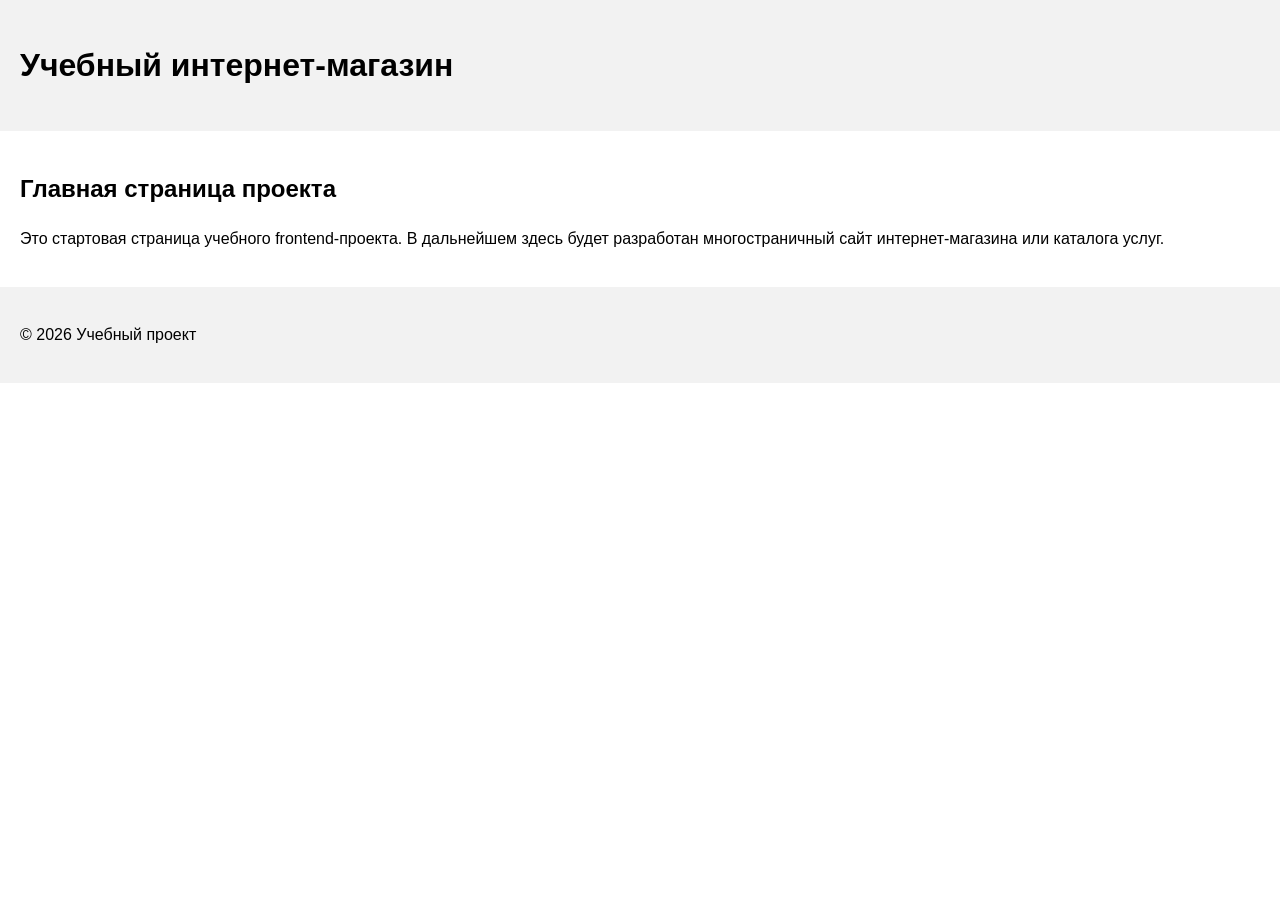
==== index.html @ d23b2553 "feat: initialize frontend project structure" ====
<!DOCTYPE html>
<html lang="ru">
<head>
  <meta charset="UTF-8">
  <meta name="viewport" content="width=device-width, initial-scale=1.0">
  <title>Каталог товаров</title>
  <link rel="stylesheet" href="css/style.css">
</head>
<body>
  <header>
    <h1>Учебный интернет-магазин</h1>
  </header>

  <main>
    <section>
      <h2>Главная страница проекта</h2>
      <p>
        Это стартовая страница учебного frontend-проекта.
        В дальнейшем здесь будет разработан многостраничный сайт
        интернет-магазина или каталога услуг.
      </p>
    </section>
  </main>

  <footer>
    <p>&copy; 2026 Учебный проект</p>
  </footer>
</body>
</html>
---- css/style.css ----
body {
    margin: 0;
    font-family: Arial, sans-serif;
    line-height: 1.5;
}

header,
main,
footer {
    padding: 20px;
}

header {
    background-color: #f2f2f2;
}

footer {
    background-color: #f2f2f2;
}
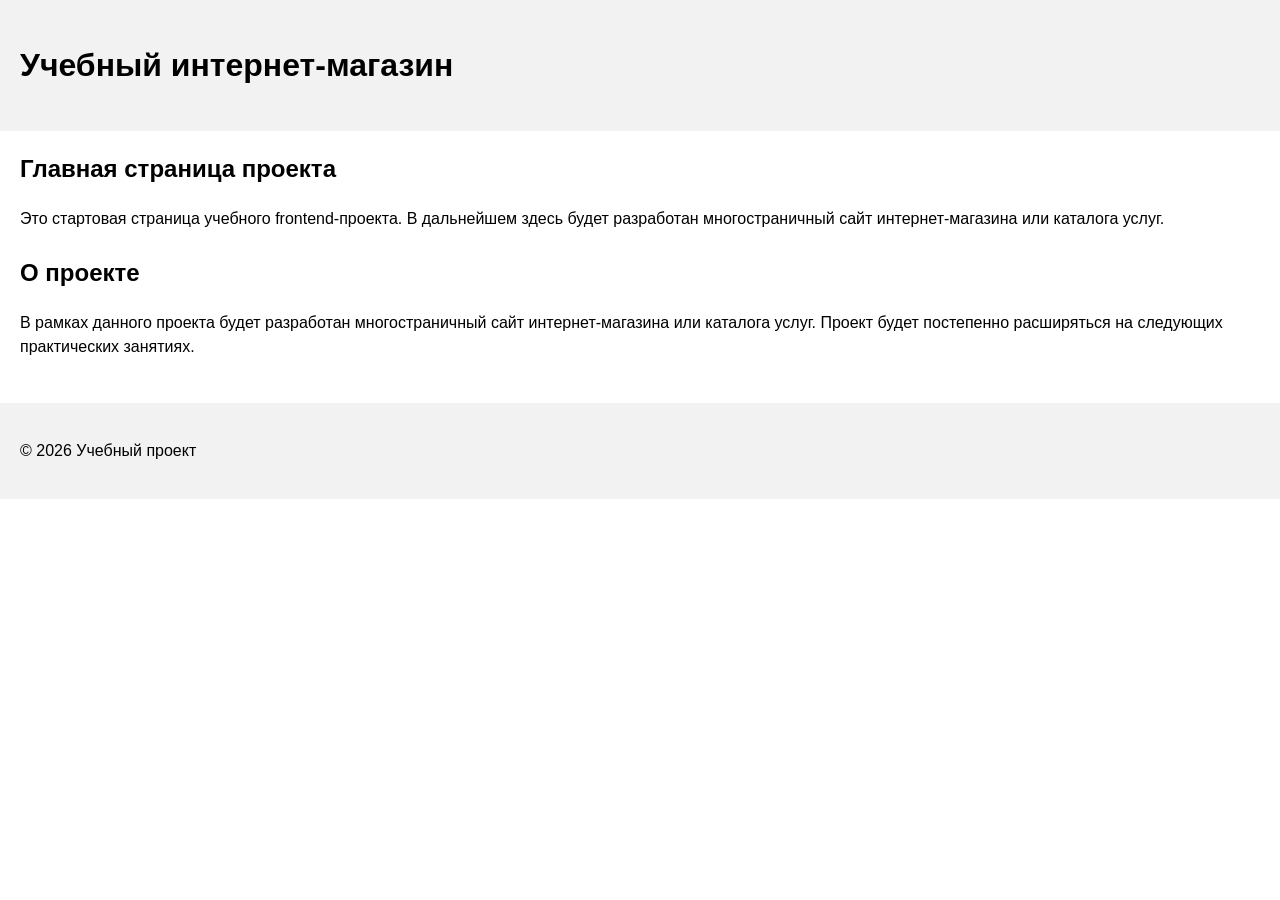
==== commit 85a4deae: "feat: add project description section" ====
--- a/index.html
+++ b/index.html
@@ -1,29 +1,40 @@
 <!DOCTYPE html>
 <html lang="ru">
+
 <head>
-  <meta charset="UTF-8">
-  <meta name="viewport" content="width=device-width, initial-scale=1.0">
-  <title>Каталог товаров</title>
-  <link rel="stylesheet" href="css/style.css">
+    <meta charset="UTF-8">
+    <meta name="viewport" content="width=device-width, initial-scale=1.0">
+    <title>Каталог товаров</title>
+    <link rel="stylesheet" href="css/style.css">
 </head>
+
 <body>
-  <header>
-    <h1>Учебный интернет-магазин</h1>
-  </header>
+    <header>
+        <h1>Учебный интернет-магазин</h1>
+    </header>
 
-  <main>
-    <section>
-      <h2>Главная страница проекта</h2>
-      <p>
-        Это стартовая страница учебного frontend-проекта.
-        В дальнейшем здесь будет разработан многостраничный сайт
-        интернет-магазина или каталога услуг.
-      </p>
-    </section>
-  </main>
+    <main>
+        <section>
+            <h2>Главная страница проекта</h2>
+            <p>
+                Это стартовая страница учебного frontend-проекта.
+                В дальнейшем здесь будет разработан многостраничный сайт
+                интернет-магазина или каталога услуг.
+            </p>
+        </section>
+        <section>
+            <h2>О проекте</h2>
+            <p>
+                В рамках данного проекта будет разработан многостраничный сайт
+                интернет-магазина или каталога услуг. Проект будет постепенно
+                расширяться на следующих практических занятиях.
+            </p>
+        </section>
+    </main>
 
-  <footer>
-    <p>&copy; 2026 Учебный проект</p>
-  </footer>
+    <footer>
+        <p>&copy; 2026 Учебный проект</p>
+    </footer>
 </body>
-</html>
+
+</html>
--- a/css/style.css
+++ b/css/style.css
@@ -16,4 +16,12 @@
 
 footer {
     background-color: #f2f2f2;
+}
+
+section {
+    margin-bottom: 24px;
+}
+
+section h2 {
+    margin-top: 0;
 }
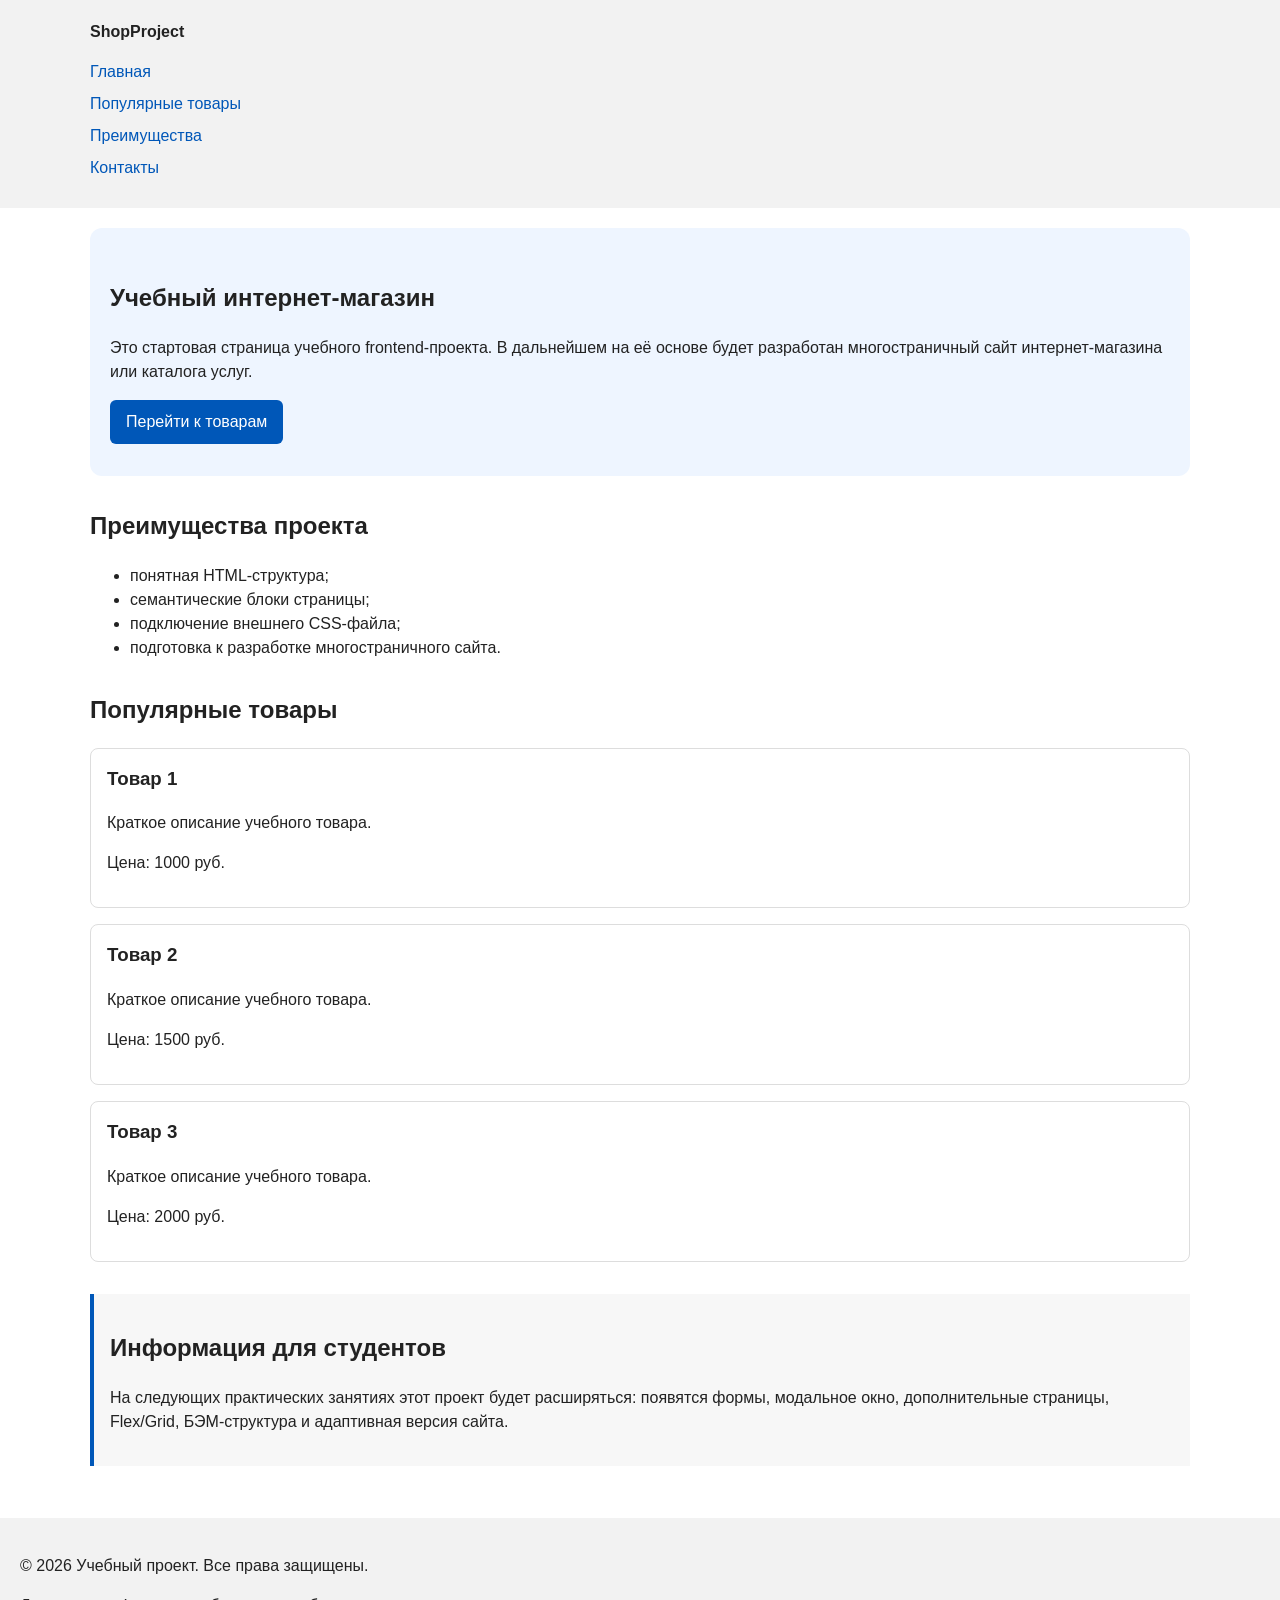
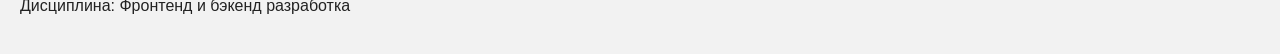
==== commit 9ecce0ed: "feat: add semantic HTML structure and base CSS styles" ====
--- a/index.html
+++ b/index.html
@@ -10,31 +10,74 @@
 
 <body>
     <header>
-        <h1>Учебный интернет-магазин</h1>
+        <div class="site-header">
+            <a class="site-logo" href="index.html">ShopProject</a>
+
+            <nav class="site-nav" aria-label="Основная навигация">
+                <ul class="site-nav__list">
+                    <li><a href="index.html">Главная</a></li>
+                    <li><a href="#popular">Популярные товары</a></li>
+                    <li><a href="#advantages">Преимущества</a></li>
+                    <li><a href="#contacts">Контакты</a></li>
+                </ul>
+            </nav>
+        </div>
     </header>
-
     <main>
-        <section>
-            <h2>Главная страница проекта</h2>
+        <section class="hero">
+            <h1>Учебный интернет-магазин</h1>
             <p>
                 Это стартовая страница учебного frontend-проекта.
-                В дальнейшем здесь будет разработан многостраничный сайт
+                В дальнейшем на её основе будет разработан многостраничный сайт
                 интернет-магазина или каталога услуг.
             </p>
+            <a class="button" href="#popular">Перейти к товарам</a>
         </section>
-        <section>
-            <h2>О проекте</h2>
+        <section class="section" id="advantages">
+            <h2>Преимущества проекта</h2>
+
+            <ul class="advantages-list">
+                <li>понятная HTML-структура;</li>
+                <li>семантические блоки страницы;</li>
+                <li>подключение внешнего CSS-файла;</li>
+                <li>подготовка к разработке многостраничного сайта.</li>
+            </ul>
+        </section>
+        <section class="section" id="popular">
+            <h2>Популярные товары</h2>
+
+            <article class="product-card">
+                <h3>Товар 1</h3>
+                <p>Краткое описание учебного товара.</p>
+                <p>Цена: 1000 руб.</p>
+            </article>
+
+            <article class="product-card">
+                <h3>Товар 2</h3>
+                <p>Краткое описание учебного товара.</p>
+                <p>Цена: 1500 руб.</p>
+            </article>
+
+            <article class="product-card">
+                <h3>Товар 3</h3>
+                <p>Краткое описание учебного товара.</p>
+                <p>Цена: 2000 руб.</p>
+            </article>
+        </section>
+        <aside class="aside-info">
+            <h2>Информация для студентов</h2>
             <p>
-                В рамках данного проекта будет разработан многостраничный сайт
-                интернет-магазина или каталога услуг. Проект будет постепенно
-                расширяться на следующих практических занятиях.
+                На следующих практических занятиях этот проект будет расширяться:
+                появятся формы, модальное окно, дополнительные страницы, Flex/Grid,
+                БЭМ-структура и адаптивная версия сайта.
             </p>
-        </section>
+        </aside>
     </main>
+    <footer id="contacts">
+        <p>&copy; 2026 Учебный проект. Все права защищены.</p>
+        <p>Дисциплина: Фронтенд и бэкенд разработка</p>
+    </footer>
 
-    <footer>
-        <p>&copy; 2026 Учебный проект</p>
-    </footer>
 </body>
 
 </html>
--- a/css/style.css
+++ b/css/style.css
@@ -1,27 +1,172 @@
+/* 
+  Универсальное правило для всех элементов.
+  border-box делает расчёт размеров более понятным:
+  width включает content, padding и border.
+*/
+* {
+    box-sizing: border-box;
+}
+
+/*
+  Убираем стандартный внешний отступ браузера у body.
+  Без этого вокруг страницы может появиться белая рамка.
+*/
 body {
     margin: 0;
     font-family: Arial, sans-serif;
     line-height: 1.5;
+    color: #222222;
+    background-color: #ffffff;
 }
 
+/*
+  Задаём внутренние отступы для основных областей страницы.
+  Это делает содержимое визуально отделённым от краёв окна браузера.
+*/
 header,
 main,
 footer {
     padding: 20px;
 }
 
+/*
+  Оформляем шапку страницы.
+  Пока используется простой светло-серый фон.
+*/
 header {
     background-color: #f2f2f2;
 }
 
+/*
+  Оформляем подвал страницы тем же фоном,
+  чтобы визуально отделить его от основного содержимого.
+*/
 footer {
     background-color: #f2f2f2;
 }
 
-section {
-    margin-bottom: 24px;
+/*
+  Ограничиваем ширину содержимого шапки,
+  чтобы оно не растягивалось слишком сильно на широких экранах.
+*/
+.site-header {
+    max-width: 1100px;
+    margin: 0 auto;
 }
 
-section h2 {
+/*
+  Оформляем текстовый логотип.
+*/
+.site-logo {
+    font-weight: bold;
+    text-decoration: none;
+    color: #222222;
+}
+
+/*
+  Убираем стандартные отступы и маркеры списка навигации.
+*/
+.site-nav__list {
+    padding: 0;
+    margin: 16px 0 0;
+    list-style: none;
+}
+
+/*
+  Добавляем расстояние между пунктами меню.
+*/
+.site-nav__list li {
+    margin-bottom: 8px;
+}
+
+/*
+  Оформляем ссылки меню.
+*/
+.site-nav__list a {
+    color: #0057b8;
+    text-decoration: none;
+}
+
+/*
+  При наведении мыши подчёркиваем ссылку.
+  Подробно состояния интерфейса будут рассмотрены в практической работе 1.7.
+*/
+.site-nav__list a:hover {
+    text-decoration: underline;
+}
+
+/*
+  Hero-блок — первый крупный блок страницы.
+  Он визуально отделяется от остальных разделов фоном и отступами.
+*/
+.hero {
+    max-width: 1100px;
+    margin: 0 auto 32px;
+    padding: 32px 20px;
+    background-color: #eef5ff;
+    border-radius: 12px;
+}
+
+/*
+  Общий класс для разделов страницы.
+*/
+.section {
+    max-width: 1100px;
+    margin: 0 auto 32px;
+}
+
+/*
+  Убираем лишний верхний отступ у заголовков разделов.
+*/
+.section h2 {
     margin-top: 0;
-}+}
+
+/*
+  Карточка товара — самостоятельный блок.
+  На следующих занятиях карточки будут доработаны и выстроены в сетку.
+*/
+.product-card {
+    margin-bottom: 16px;
+    padding: 16px;
+    border: 1px solid #dddddd;
+    border-radius: 8px;
+    background-color: #ffffff;
+}
+
+/*
+  Убираем лишний верхний отступ у заголовка карточки.
+*/
+.product-card h3 {
+    margin-top: 0;
+}
+
+/*
+  Пока это обычная ссылка, но визуально она оформляется как кнопка.
+*/
+.button {
+    display: inline-block;
+    padding: 10px 16px;
+    color: #ffffff;
+    background-color: #0057b8;
+    text-decoration: none;
+    border-radius: 6px;
+}
+
+/*
+  Простое состояние наведения для кнопки.
+*/
+.button:hover {
+    background-color: #003f86;
+}
+
+/*
+  Дополнительный информационный блок.
+*/
+.aside-info {
+    max-width: 1100px;
+    margin: 0 auto 32px;
+    padding: 16px;
+    border-left: 4px solid #0057b8;
+    background-color: #f7f7f7;
+}   
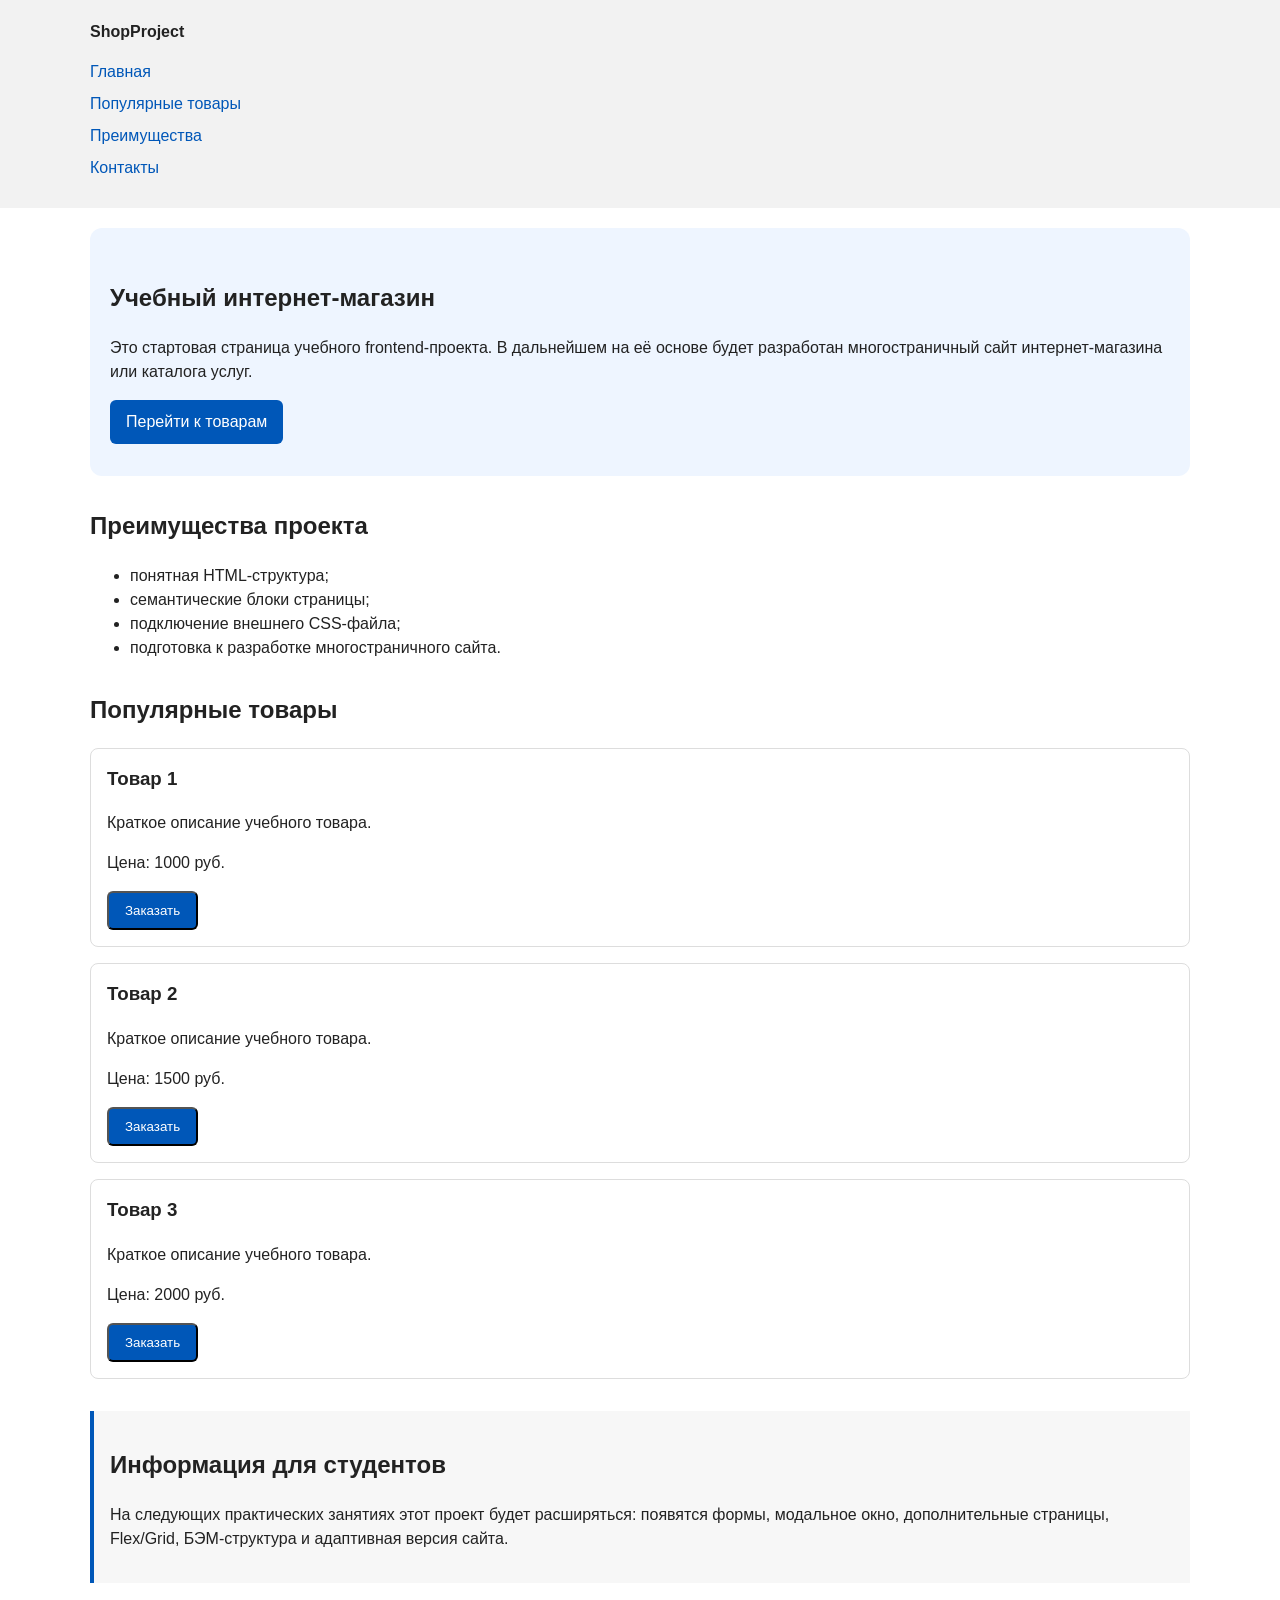
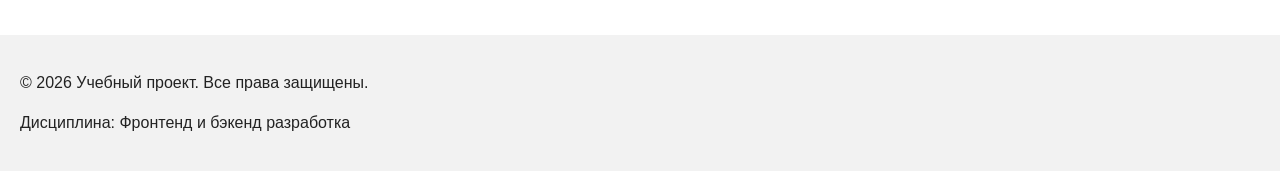
==== commit b6af433c: "feat: add order form modal and validation" ====
--- a/index.html
+++ b/index.html
@@ -6,6 +6,7 @@
     <meta name="viewport" content="width=device-width, initial-scale=1.0">
     <title>Каталог товаров</title>
     <link rel="stylesheet" href="css/style.css">
+    <script src="js/main.js" defer></script>
 </head>
 
 <body>
@@ -50,18 +51,27 @@
                 <h3>Товар 1</h3>
                 <p>Краткое описание учебного товара.</p>
                 <p>Цена: 1000 руб.</p>
+                <button class="button product-card__button" type="button" data-product="Товар 1">
+                    Заказать
+                </button>
             </article>
 
             <article class="product-card">
                 <h3>Товар 2</h3>
                 <p>Краткое описание учебного товара.</p>
                 <p>Цена: 1500 руб.</p>
+                <button class="button product-card__button" type="button" data-product="Товар 1">
+                    Заказать
+                </button>
             </article>
 
             <article class="product-card">
                 <h3>Товар 3</h3>
                 <p>Краткое описание учебного товара.</p>
                 <p>Цена: 2000 руб.</p>
+                <button class="button product-card__button" type="button" data-product="Товар 1">
+                    Заказать
+                </button>
             </article>
         </section>
         <aside class="aside-info">
@@ -77,7 +87,69 @@
         <p>&copy; 2026 Учебный проект. Все права защищены.</p>
         <p>Дисциплина: Фронтенд и бэкенд разработка</p>
     </footer>
+    <dialog class="order-dialog" id="order-dialog" aria-labelledby="order-dialog-title">
+        <h2 id="order-dialog-title">Оформление заявки</h2>
 
+        <form class="order-form" id="order-form" action="#" method="post" novalidate>
+            <input id="selected-product" name="selected-product" type="hidden">
+
+            <div class="form-field">
+                <label for="order-name">Имя</label>
+                <input id="order-name" name="name" type="text" placeholder="Введите ваше имя" minlength="2"
+                    autocomplete="given-name" required>
+            </div>
+
+            <div class="form-field">
+                <label for="order-email">E-mail</label>
+                <input id="order-email" name="email" type="email" placeholder="example@mail.ru" autocomplete="email"
+                    required>
+            </div>
+
+            <div class="form-field">
+                <label for="order-phone">Телефон</label>
+                <input id="order-phone" name="phone" type="tel" inputmode="tel" placeholder="+7 (900) 000-00-00"
+                    pattern="^\+7 \(\d{3}\) \d{3}-\d{2}-\d{2}$" required>
+                <small>Формат: +7 (900) 000-00-00</small>
+            </div>
+
+            <div class="form-field">
+                <label for="order-date">Дата связи</label>
+                <input id="order-date" name="date" type="date">
+            </div>
+
+            <div class="form-field">
+                <label for="order-topic">Тема заявки</label>
+                <select id="order-topic" name="topic" required>
+                    <option value="">Выберите тему</option>
+                    <option value="product">Заказ товара</option>
+                    <option value="consultation">Консультация</option>
+                    <option value="delivery">Доставка</option>
+                </select>
+            </div>
+
+            <div class="form-field">
+                <label for="order-comment">Комментарий</label>
+                <textarea id="order-comment" name="comment" rows="4"
+                    placeholder="Укажите дополнительную информацию"></textarea>
+            </div>
+
+            <div class="form-field form-field--checkbox">
+                <label>
+                    <input id="order-agreement" name="agreement" type="checkbox" required>
+                    Я согласен на обработку данных
+                </label>
+            </div>
+
+            <div class="form-actions">
+                <button type="button" id="close-order-dialog">Закрыть</button>
+                <button type="submit">Отправить заявку</button>
+            </div>
+        </form>
+    </dialog>
+
+    <p class="success-message" id="success-message" hidden>
+        Форма успешно отправлена!
+    </p>
 </body>
 
 </html>
--- a/css/style.css
+++ b/css/style.css
@@ -169,4 +169,106 @@
     padding: 16px;
     border-left: 4px solid #0057b8;
     background-color: #f7f7f7;
-}   +}
+
+/*
+  Модальное окно.
+  Элемент dialog сам умеет открываться поверх страницы.
+*/
+.order-dialog {
+    width: min(100% - 32px, 560px);
+    padding: 24px;
+    border: none;
+    border-radius: 12px;
+}
+
+/*
+  Затемнение фона за модальным окном.
+*/
+.order-dialog::backdrop {
+    background-color: rgba(0, 0, 0, 0.5);
+}
+
+/*
+  Поле формы.
+  Каждый блок получает нижний отступ.
+*/
+.form-field {
+    margin-bottom: 16px;
+}
+
+/*
+  Подпись поля.
+*/
+.form-field label {
+    display: block;
+    margin-bottom: 6px;
+}
+
+/*
+  Основные поля формы.
+*/
+.form-field input,
+.form-field select,
+.form-field textarea {
+    width: 100%;
+    padding: 10px 12px;
+    border: 1px solid #cccccc;
+    border-radius: 6px;
+    font: inherit;
+}
+
+/*
+  Checkbox не должен занимать всю ширину.
+*/
+.form-field input[type="checkbox"] {
+    width: auto;
+}
+
+/*
+  Подсказка под полем телефона.
+*/
+.form-field small {
+    display: block;
+    margin-top: 4px;
+    color: #666666;
+}
+
+/*
+  Видимый фокус для клавиатурной навигации.
+*/
+.form-field input:focus-visible,
+.form-field select:focus-visible,
+.form-field textarea:focus-visible,
+.form-actions button:focus-visible {
+    outline: 2px solid #0057b8;
+    outline-offset: 2px;
+}
+
+/*
+  Подсветка ошибочных полей.
+  Атрибут aria-invalid будет добавляться через JavaScript.
+*/
+[aria-invalid="true"] {
+    border-color: #b00020;
+}
+
+/*
+  Кнопки формы.
+*/
+.form-actions {
+    display: flex;
+    gap: 12px;
+    margin-top: 20px;
+}
+
+/*
+  Сообщение об успешной отправке.
+*/
+.success-message {
+    max-width: 1100px;
+    margin: 24px auto;
+    padding: 16px;
+    border-left: 4px solid #168a2f;
+    background-color: #eefaf0;
+}
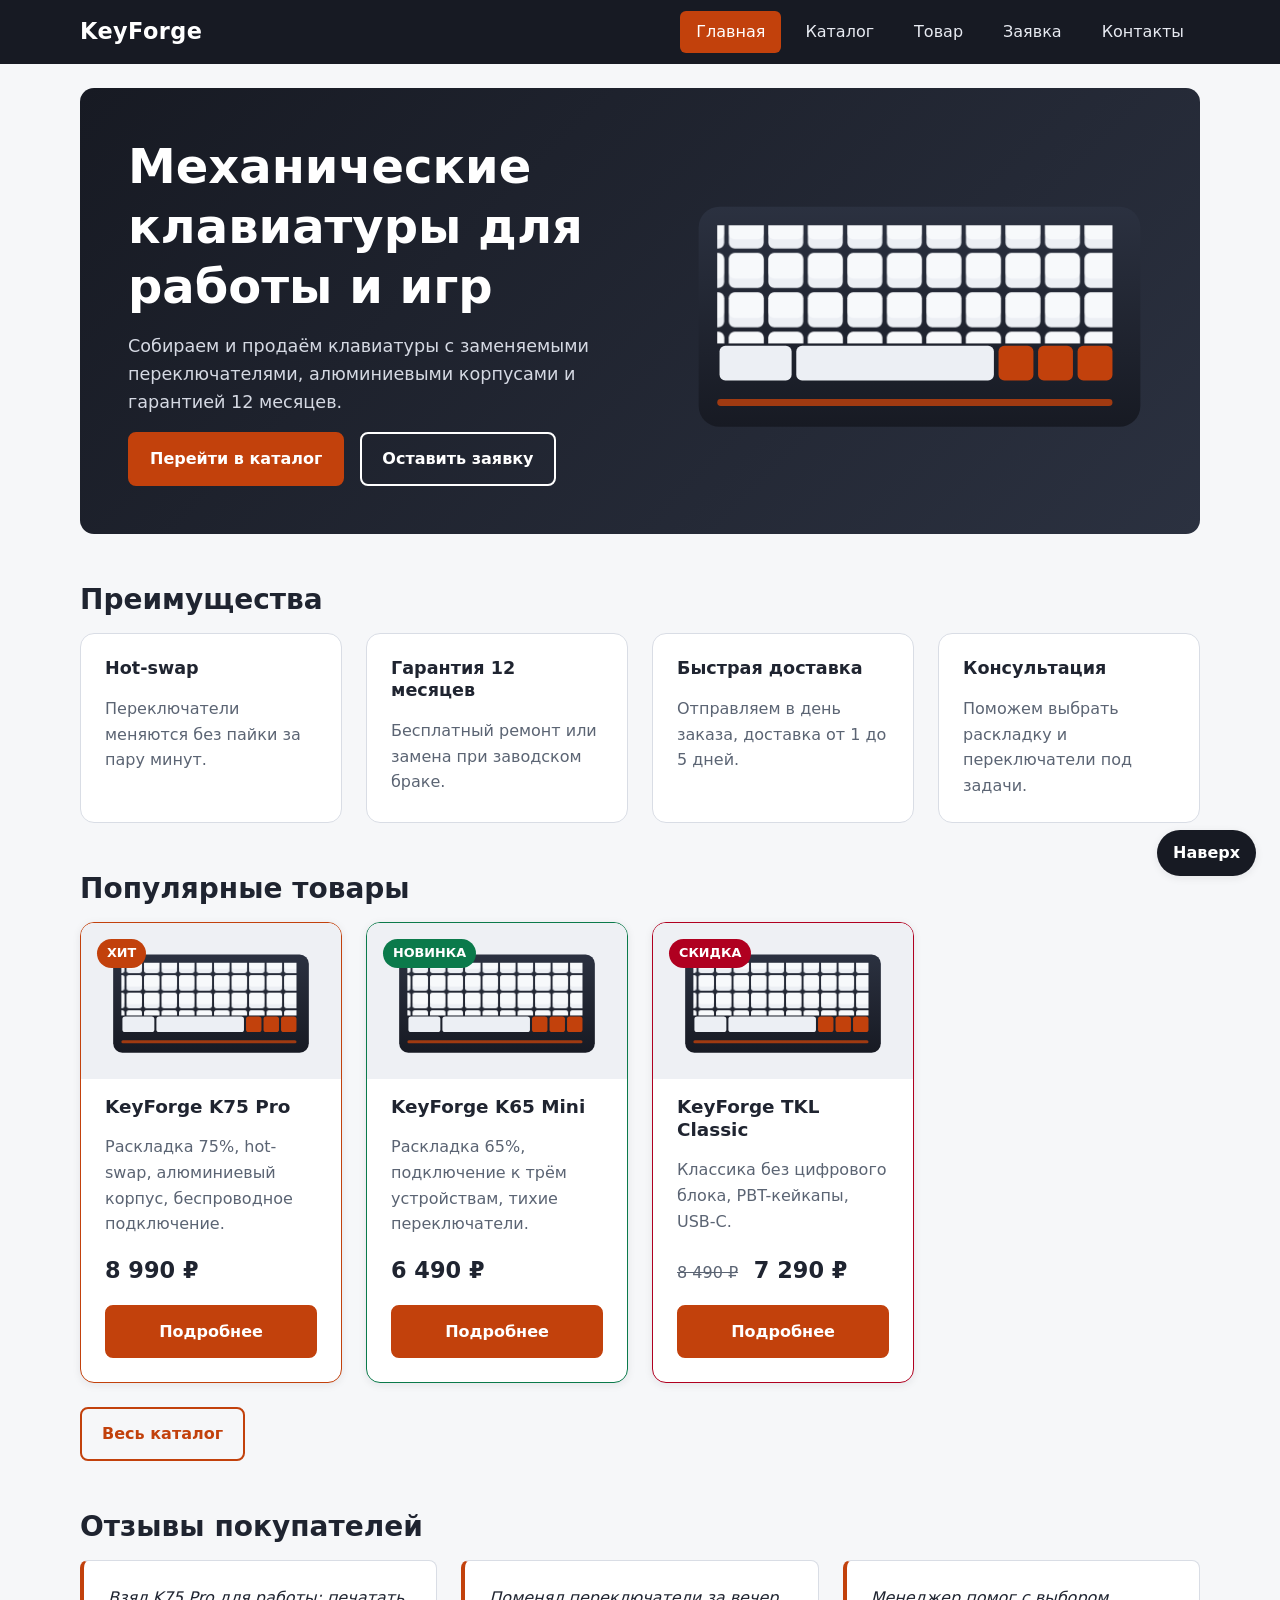
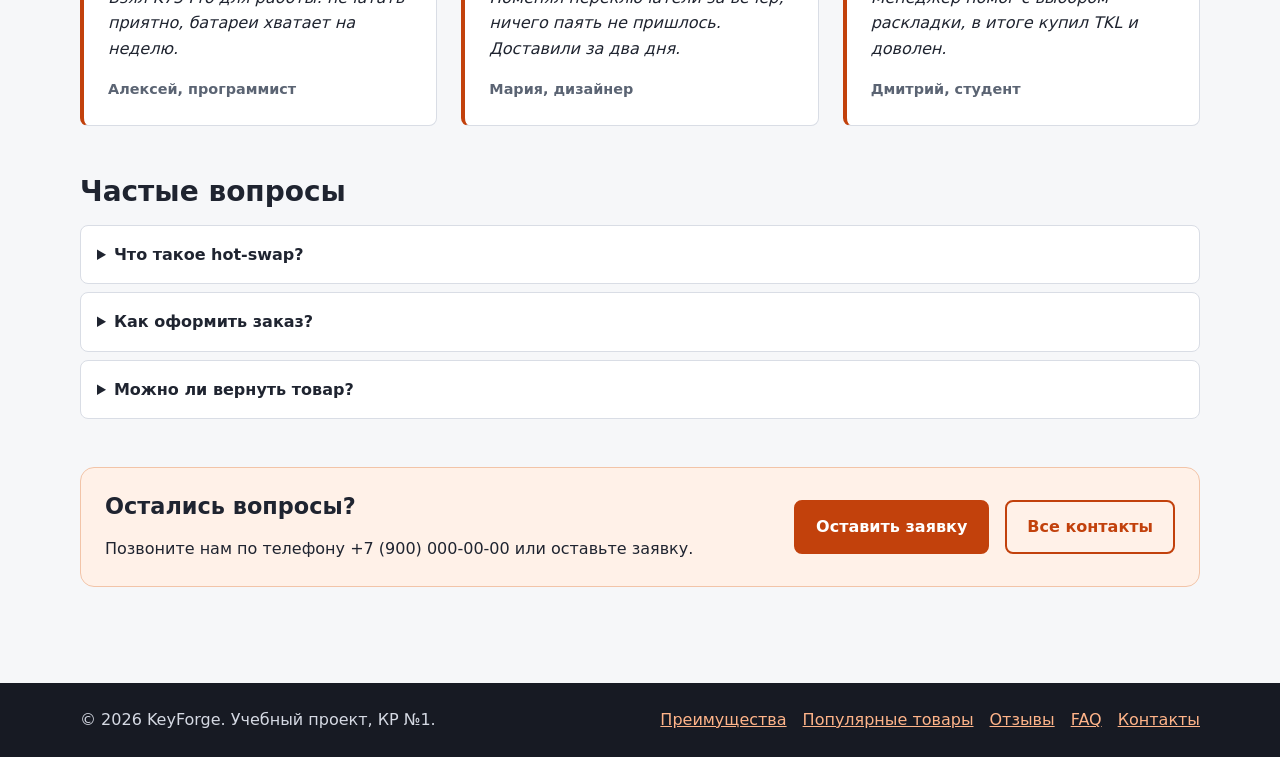
==== commit e3612045: "Финальные исправления" ====
--- a/index.html
+++ b/index.html
@@ -1,155 +1,168 @@
 <!DOCTYPE html>
 <html lang="ru">
+<head>
+  <meta charset="UTF-8">
+  <meta name="viewport" content="width=device-width, initial-scale=1">
+  <title>KeyForge — механические клавиатуры</title>
+  <meta name="description" content="KeyForge: механические клавиатуры для работы и игр. Каталог, характеристики, оформление заявки.">
+  <link rel="stylesheet" href="css/style.css">
+  <script src="js/main.js" defer></script>
+</head>
+<body>
+  <a class="skip-link" href="#main">Перейти к содержимому</a>
 
-<head>
-    <meta charset="UTF-8">
-    <meta name="viewport" content="width=device-width, initial-scale=1.0">
-    <title>Каталог товаров</title>
-    <link rel="stylesheet" href="css/style.css">
-    <script src="js/main.js" defer></script>
-</head>
+  <header class="site-header" id="top">
+    <div class="site-header__inner">
+      <a class="site-header__logo" href="index.html">KeyForge</a>
+      <nav class="site-nav" aria-label="Основное меню">
+        <ul class="site-nav__list">
+          <li class="site-nav__item"><a class="site-nav__link site-nav__link--active" href="index.html" aria-current="page">Главная</a></li>
+          <li class="site-nav__item"><a class="site-nav__link" href="catalog.html">Каталог</a></li>
+          <li class="site-nav__item"><a class="site-nav__link" href="product.html">Товар</a></li>
+          <li class="site-nav__item"><a class="site-nav__link" href="order.html">Заявка</a></li>
+          <li class="site-nav__item"><a class="site-nav__link" href="contacts.html">Контакты</a></li>
+        </ul>
+      </nav>
+    </div>
+  </header>
 
-<body>
-    <header>
-        <div class="site-header">
-            <a class="site-logo" href="index.html">ShopProject</a>
+  <main class="page" id="main">
+    <section class="hero" aria-labelledby="hero-title">
+      <div class="hero__content">
+        <h1 class="hero__title" id="hero-title">Механические клавиатуры для работы и игр</h1>
+        <p class="hero__text">Собираем и продаём клавиатуры с заменяемыми переключателями, алюминиевыми корпусами и гарантией 12 месяцев.</p>
+        <div class="hero__actions">
+          <a class="button" href="catalog.html">Перейти в каталог</a>
+          <a class="button button--light" href="order.html">Оставить заявку</a>
+        </div>
+      </div>
+      <img class="hero__image" src="images/keyboard.svg" alt="Механическая клавиатура KeyForge" width="400" height="240">
+    </section>
 
-            <nav class="site-nav" aria-label="Основная навигация">
-                <ul class="site-nav__list">
-                    <li><a href="index.html">Главная</a></li>
-                    <li><a href="#popular">Популярные товары</a></li>
-                    <li><a href="#advantages">Преимущества</a></li>
-                    <li><a href="#contacts">Контакты</a></li>
-                </ul>
-            </nav>
+    <section class="section" id="advantages" aria-labelledby="advantages-title">
+      <h2 class="section__title" id="advantages-title">Преимущества</h2>
+      <ul class="advantages">
+        <li class="advantages__item">
+          <h3 class="advantages__title">Hot-swap</h3>
+          <p class="advantages__text">Переключатели меняются без пайки за пару минут.</p>
+        </li>
+        <li class="advantages__item">
+          <h3 class="advantages__title">Гарантия 12 месяцев</h3>
+          <p class="advantages__text">Бесплатный ремонт или замена при заводском браке.</p>
+        </li>
+        <li class="advantages__item">
+          <h3 class="advantages__title">Быстрая доставка</h3>
+          <p class="advantages__text">Отправляем в день заказа, доставка от 1 до 5 дней.</p>
+        </li>
+        <li class="advantages__item">
+          <h3 class="advantages__title">Консультация</h3>
+          <p class="advantages__text">Поможем выбрать раскладку и переключатели под задачи.</p>
+        </li>
+      </ul>
+    </section>
+
+    <section class="section" id="popular" aria-labelledby="popular-title">
+      <h2 class="section__title" id="popular-title">Популярные товары</h2>
+      <div class="product-grid">
+        <article class="product-card product-card--hit">
+          <span class="badge badge--hit product-card__badge">Хит</span>
+          <img class="product-card__image" src="images/keyboard.svg" alt="Клавиатура KeyForge K75 Pro" width="400" height="240">
+          <div class="product-card__body">
+            <h3 class="product-card__title">KeyForge K75 Pro</h3>
+            <p class="product-card__description">Раскладка 75%, hot-swap, алюминиевый корпус, беспроводное подключение.</p>
+            <p class="product-card__price">8 990 ₽</p>
+            <a class="button product-card__button" href="product.html">Подробнее</a>
+          </div>
+        </article>
+
+        <article class="product-card product-card--new">
+          <span class="badge badge--new product-card__badge">Новинка</span>
+          <img class="product-card__image" src="images/keyboard.svg" alt="Клавиатура KeyForge K65 Mini" width="400" height="240">
+          <div class="product-card__body">
+            <h3 class="product-card__title">KeyForge K65 Mini</h3>
+            <p class="product-card__description">Раскладка 65%, подключение к трём устройствам, тихие переключатели.</p>
+            <p class="product-card__price">6 490 ₽</p>
+            <a class="button product-card__button" href="product.html">Подробнее</a>
+          </div>
+        </article>
+
+        <article class="product-card product-card--discount">
+          <span class="badge badge--discount product-card__badge">Скидка</span>
+          <img class="product-card__image" src="images/keyboard.svg" alt="Клавиатура KeyForge TKL Classic" width="400" height="240">
+          <div class="product-card__body">
+            <h3 class="product-card__title">KeyForge TKL Classic</h3>
+            <p class="product-card__description">Классика без цифрового блока, PBT-кейкапы, USB-C.</p>
+            <p class="product-card__price"><s class="product-card__old-price">8 490 ₽</s> 7 290 ₽</p>
+            <a class="button product-card__button" href="product.html">Подробнее</a>
+          </div>
+        </article>
+      </div>
+      <p class="section__more"><a class="button button--secondary" href="catalog.html">Весь каталог</a></p>
+    </section>
+
+    <section class="section" id="reviews" aria-labelledby="reviews-title">
+      <h2 class="section__title" id="reviews-title">Отзывы покупателей</h2>
+      <div class="reviews">
+        <article class="review">
+          <p class="review__text">Взял K75 Pro для работы: печатать приятно, батареи хватает на неделю.</p>
+          <footer class="review__author">Алексей, программист</footer>
+        </article>
+        <article class="review">
+          <p class="review__text">Поменял переключатели за вечер, ничего паять не пришлось. Доставили за два дня.</p>
+          <footer class="review__author">Мария, дизайнер</footer>
+        </article>
+        <article class="review">
+          <p class="review__text">Менеджер помог с выбором раскладки, в итоге купил TKL и доволен.</p>
+          <footer class="review__author">Дмитрий, студент</footer>
+        </article>
+      </div>
+    </section>
+
+    <section class="section" id="faq" aria-labelledby="faq-title">
+      <h2 class="section__title" id="faq-title">Частые вопросы</h2>
+      <div class="faq">
+        <details class="faq__item">
+          <summary class="faq__question">Что такое hot-swap?</summary>
+          <p class="faq__answer">Это возможность менять переключатели без пайки: достаточно вынуть старый и вставить новый.</p>
+        </details>
+        <details class="faq__item">
+          <summary class="faq__question">Как оформить заказ?</summary>
+          <p class="faq__answer">Заполните форму на странице «Заявка», менеджер свяжется с вами в течение рабочего дня.</p>
+        </details>
+        <details class="faq__item">
+          <summary class="faq__question">Можно ли вернуть товар?</summary>
+          <p class="faq__answer">Да, в течение 14 дней, если товар не был в использовании и сохранена упаковка.</p>
+        </details>
+      </div>
+    </section>
+
+    <section class="section" id="contacts" aria-labelledby="contacts-title">
+      <div class="callout">
+        <div class="callout__content">
+          <h2 class="callout__title" id="contacts-title">Остались вопросы?</h2>
+          <p class="callout__text">Позвоните нам по телефону +7 (900) 000-00-00 или оставьте заявку.</p>
         </div>
-    </header>
-    <main>
-        <section class="hero">
-            <h1>Учебный интернет-магазин</h1>
-            <p>
-                Это стартовая страница учебного frontend-проекта.
-                В дальнейшем на её основе будет разработан многостраничный сайт
-                интернет-магазина или каталога услуг.
-            </p>
-            <a class="button" href="#popular">Перейти к товарам</a>
-        </section>
-        <section class="section" id="advantages">
-            <h2>Преимущества проекта</h2>
+        <div class="callout__actions">
+          <a class="button" href="order.html">Оставить заявку</a>
+          <a class="button button--secondary" href="contacts.html">Все контакты</a>
+        </div>
+      </div>
+    </section>
+  </main>
 
-            <ul class="advantages-list">
-                <li>понятная HTML-структура;</li>
-                <li>семантические блоки страницы;</li>
-                <li>подключение внешнего CSS-файла;</li>
-                <li>подготовка к разработке многостраничного сайта.</li>
-            </ul>
-        </section>
-        <section class="section" id="popular">
-            <h2>Популярные товары</h2>
+  <footer class="site-footer">
+    <div class="site-footer__inner">
+      <p class="site-footer__copy">© 2026 KeyForge. Учебный проект, КР №1.</p>
+      <ul class="site-footer__links">
+        <li><a class="site-footer__link" href="index.html#advantages">Преимущества</a></li>
+        <li><a class="site-footer__link" href="index.html#popular">Популярные товары</a></li>
+        <li><a class="site-footer__link" href="index.html#reviews">Отзывы</a></li>
+        <li><a class="site-footer__link" href="index.html#faq">FAQ</a></li>
+        <li><a class="site-footer__link" href="index.html#contacts">Контакты</a></li>
+      </ul>
+    </div>
+  </footer>
 
-            <article class="product-card">
-                <h3>Товар 1</h3>
-                <p>Краткое описание учебного товара.</p>
-                <p>Цена: 1000 руб.</p>
-                <button class="button product-card__button" type="button" data-product="Товар 1">
-                    Заказать
-                </button>
-            </article>
-
-            <article class="product-card">
-                <h3>Товар 2</h3>
-                <p>Краткое описание учебного товара.</p>
-                <p>Цена: 1500 руб.</p>
-                <button class="button product-card__button" type="button" data-product="Товар 1">
-                    Заказать
-                </button>
-            </article>
-
-            <article class="product-card">
-                <h3>Товар 3</h3>
-                <p>Краткое описание учебного товара.</p>
-                <p>Цена: 2000 руб.</p>
-                <button class="button product-card__button" type="button" data-product="Товар 1">
-                    Заказать
-                </button>
-            </article>
-        </section>
-        <aside class="aside-info">
-            <h2>Информация для студентов</h2>
-            <p>
-                На следующих практических занятиях этот проект будет расширяться:
-                появятся формы, модальное окно, дополнительные страницы, Flex/Grid,
-                БЭМ-структура и адаптивная версия сайта.
-            </p>
-        </aside>
-    </main>
-    <footer id="contacts">
-        <p>&copy; 2026 Учебный проект. Все права защищены.</p>
-        <p>Дисциплина: Фронтенд и бэкенд разработка</p>
-    </footer>
-    <dialog class="order-dialog" id="order-dialog" aria-labelledby="order-dialog-title">
-        <h2 id="order-dialog-title">Оформление заявки</h2>
-
-        <form class="order-form" id="order-form" action="#" method="post" novalidate>
-            <input id="selected-product" name="selected-product" type="hidden">
-
-            <div class="form-field">
-                <label for="order-name">Имя</label>
-                <input id="order-name" name="name" type="text" placeholder="Введите ваше имя" minlength="2"
-                    autocomplete="given-name" required>
-            </div>
-
-            <div class="form-field">
-                <label for="order-email">E-mail</label>
-                <input id="order-email" name="email" type="email" placeholder="example@mail.ru" autocomplete="email"
-                    required>
-            </div>
-
-            <div class="form-field">
-                <label for="order-phone">Телефон</label>
-                <input id="order-phone" name="phone" type="tel" inputmode="tel" placeholder="+7 (900) 000-00-00"
-                    pattern="^\+7 \(\d{3}\) \d{3}-\d{2}-\d{2}$" required>
-                <small>Формат: +7 (900) 000-00-00</small>
-            </div>
-
-            <div class="form-field">
-                <label for="order-date">Дата связи</label>
-                <input id="order-date" name="date" type="date">
-            </div>
-
-            <div class="form-field">
-                <label for="order-topic">Тема заявки</label>
-                <select id="order-topic" name="topic" required>
-                    <option value="">Выберите тему</option>
-                    <option value="product">Заказ товара</option>
-                    <option value="consultation">Консультация</option>
-                    <option value="delivery">Доставка</option>
-                </select>
-            </div>
-
-            <div class="form-field">
-                <label for="order-comment">Комментарий</label>
-                <textarea id="order-comment" name="comment" rows="4"
-                    placeholder="Укажите дополнительную информацию"></textarea>
-            </div>
-
-            <div class="form-field form-field--checkbox">
-                <label>
-                    <input id="order-agreement" name="agreement" type="checkbox" required>
-                    Я согласен на обработку данных
-                </label>
-            </div>
-
-            <div class="form-actions">
-                <button type="button" id="close-order-dialog">Закрыть</button>
-                <button type="submit">Отправить заявку</button>
-            </div>
-        </form>
-    </dialog>
-
-    <p class="success-message" id="success-message" hidden>
-        Форма успешно отправлена!
-    </p>
+  <a class="to-top" href="#top">Наверх</a>
 </body>
-
 </html>
--- a/css/style.css
+++ b/css/style.css
@@ -1,274 +1,952 @@
-/* 
-  Универсальное правило для всех элементов.
-  border-box делает расчёт размеров более понятным:
-  width включает content, padding и border.
-*/
-* {
-    box-sizing: border-box;
-}
-
-/*
-  Убираем стандартный внешний отступ браузера у body.
-  Без этого вокруг страницы может появиться белая рамка.
-*/
+/* ===== Переменные ===== */
+:root {
+  --color-bg: #f6f7f9;
+  --color-surface: #ffffff;
+  --color-text: #1f2430;
+  --color-muted: #5b6473;
+  --color-primary: #c2410c;
+  --color-primary-dark: #9a3412;
+  --color-dark: #171a23;
+  --color-success: #0b7a4b;
+  --color-danger: #b00020;
+  --color-border: #d9dde5;
+
+  --space-xs: 4px;
+  --space-sm: 8px;
+  --space-md: 16px;
+  --space-lg: 24px;
+  --space-xl: 48px;
+
+  --radius-sm: 6px;
+  --radius-md: 8px;
+  --radius-lg: 14px;
+
+  --shadow-card: 0 2px 8px rgba(23, 26, 35, 0.08);
+  --shadow-hover: 0 8px 24px rgba(23, 26, 35, 0.16);
+
+  --z-badge: 2;
+  --z-header: 100;
+  --z-to-top: 200;
+  --z-skip: 400;
+
+  --container: 1120px;
+  --header-height: 64px;
+}
+
+/* ===== Базовые стили ===== */
+*,
+*::before,
+*::after {
+  box-sizing: border-box;
+}
+
+html {
+  scroll-behavior: smooth;
+  scroll-padding-top: calc(var(--header-height) + var(--space-md));
+}
+
 body {
-    margin: 0;
-    font-family: Arial, sans-serif;
-    line-height: 1.5;
-    color: #222222;
-    background-color: #ffffff;
-}
-
-/*
-  Задаём внутренние отступы для основных областей страницы.
-  Это делает содержимое визуально отделённым от краёв окна браузера.
-*/
-header,
-main,
-footer {
-    padding: 20px;
-}
-
-/*
-  Оформляем шапку страницы.
-  Пока используется простой светло-серый фон.
-*/
-header {
-    background-color: #f2f2f2;
-}
-
-/*
-  Оформляем подвал страницы тем же фоном,
-  чтобы визуально отделить его от основного содержимого.
-*/
-footer {
-    background-color: #f2f2f2;
-}
-
-/*
-  Ограничиваем ширину содержимого шапки,
-  чтобы оно не растягивалось слишком сильно на широких экранах.
-*/
+  margin: 0;
+  font-family: system-ui, -apple-system, "Segoe UI", Roboto, Arial, sans-serif;
+  line-height: 1.6;
+  color: var(--color-text);
+  background-color: var(--color-bg);
+}
+
+img {
+  display: block;
+  max-width: 100%;
+  height: auto;
+}
+
+h1,
+h2,
+h3 {
+  margin: 0 0 var(--space-md);
+  line-height: 1.25;
+}
+
+p {
+  margin: 0 0 var(--space-md);
+}
+
+a {
+  color: var(--color-primary);
+}
+
+a:hover {
+  color: var(--color-primary-dark);
+}
+
+:focus-visible {
+  outline: 2px solid var(--color-primary);
+  outline-offset: 3px;
+}
+
+.page,
+.site-header__inner,
+.site-footer__inner {
+  width: min(100% - 2 * var(--space-md), var(--container));
+  margin-inline: auto;
+}
+
+.page {
+  padding-block: var(--space-lg) var(--space-xl);
+}
+
+.visually-hidden {
+  position: absolute;
+  width: 1px;
+  height: 1px;
+  overflow: hidden;
+  clip: rect(0 0 0 0);
+  white-space: nowrap;
+}
+
+.skip-link {
+  position: absolute;
+  top: -100px;
+  left: var(--space-md);
+  z-index: var(--z-skip);
+  padding: var(--space-sm) var(--space-md);
+  border-radius: var(--radius-sm);
+  background-color: var(--color-surface);
+  color: var(--color-text);
+}
+
+.skip-link:focus {
+  top: var(--space-sm);
+}
+
+/* ===== Шапка и навигация ===== */
 .site-header {
-    max-width: 1100px;
-    margin: 0 auto;
-}
-
-/*
-  Оформляем текстовый логотип.
-*/
-.site-logo {
-    font-weight: bold;
-    text-decoration: none;
-    color: #222222;
-}
-
-/*
-  Убираем стандартные отступы и маркеры списка навигации.
-*/
+  position: sticky;
+  top: 0;
+  z-index: var(--z-header);
+  background-color: var(--color-dark);
+  color: #ffffff;
+}
+
+.site-header :focus-visible {
+  outline-color: #ffffff;
+}
+
+.site-header__inner {
+  display: flex;
+  flex-wrap: wrap;
+  align-items: center;
+  justify-content: space-between;
+  gap: var(--space-md);
+  min-height: var(--header-height);
+}
+
+.site-header__logo {
+  color: #ffffff;
+  font-size: 1.4rem;
+  font-weight: 800;
+  letter-spacing: 0.02em;
+  text-decoration: none;
+}
+
+.site-header__logo:hover {
+  color: #ffb489;
+}
+
 .site-nav__list {
-    padding: 0;
-    margin: 16px 0 0;
-    list-style: none;
-}
-
-/*
-  Добавляем расстояние между пунктами меню.
-*/
-.site-nav__list li {
-    margin-bottom: 8px;
-}
-
-/*
-  Оформляем ссылки меню.
-*/
-.site-nav__list a {
-    color: #0057b8;
-    text-decoration: none;
-}
-
-/*
-  При наведении мыши подчёркиваем ссылку.
-  Подробно состояния интерфейса будут рассмотрены в практической работе 1.7.
-*/
-.site-nav__list a:hover {
-    text-decoration: underline;
-}
-
-/*
-  Hero-блок — первый крупный блок страницы.
-  Он визуально отделяется от остальных разделов фоном и отступами.
-*/
+  display: flex;
+  flex-wrap: wrap;
+  gap: var(--space-sm);
+  margin: 0;
+  padding: 0;
+  list-style: none;
+}
+
+.site-nav__link {
+  display: block;
+  padding: var(--space-sm) var(--space-md);
+  border-radius: var(--radius-sm);
+  color: #e8ebf2;
+  text-decoration: none;
+  transition: background-color 0.2s;
+}
+
+.site-nav__link:hover {
+  background-color: rgba(255, 255, 255, 0.14);
+  color: #ffffff;
+}
+
+.site-nav__link--active {
+  background-color: var(--color-primary);
+  color: #ffffff;
+}
+
+.site-nav__link--active:hover {
+  background-color: var(--color-primary-dark);
+}
+
+/* ===== Кнопки ===== */
+.button {
+  display: inline-block;
+  padding: 12px 20px;
+  border: 2px solid var(--color-primary);
+  border-radius: var(--radius-md);
+  background-color: var(--color-primary);
+  color: #ffffff;
+  font: inherit;
+  font-weight: 600;
+  text-align: center;
+  text-decoration: none;
+  cursor: pointer;
+  transition: background-color 0.2s, color 0.2s, transform 0.1s;
+}
+
+.button:hover {
+  border-color: var(--color-primary-dark);
+  background-color: var(--color-primary-dark);
+  color: #ffffff;
+}
+
+.button:active {
+  transform: translateY(1px);
+}
+
+.button:focus-visible {
+  outline: 2px solid var(--color-primary);
+  outline-offset: 3px;
+}
+
+.button--secondary {
+  background-color: transparent;
+  color: var(--color-primary);
+}
+
+.button--secondary:hover {
+  border-color: var(--color-primary);
+  background-color: var(--color-primary);
+  color: #ffffff;
+}
+
+.button--light {
+  border-color: #ffffff;
+  background-color: transparent;
+  color: #ffffff;
+}
+
+.button--light:hover {
+  border-color: #ffffff;
+  background-color: #ffffff;
+  color: var(--color-dark);
+}
+
+button:disabled,
+.button--disabled {
+  opacity: 0.6;
+  cursor: not-allowed;
+}
+
+button:disabled:hover {
+  border-color: var(--color-primary);
+  background-color: var(--color-primary);
+}
+
+/* ===== Секции ===== */
+.section {
+  margin-bottom: var(--space-xl);
+}
+
+.section__title {
+  font-size: 1.75rem;
+}
+
+.section__lead {
+  max-width: 60ch;
+  color: var(--color-muted);
+}
+
+.section__more {
+  margin-top: var(--space-lg);
+}
+
+/* ===== Hero ===== */
 .hero {
-    max-width: 1100px;
-    margin: 0 auto 32px;
-    padding: 32px 20px;
-    background-color: #eef5ff;
-    border-radius: 12px;
-}
-
-/*
-  Общий класс для разделов страницы.
-*/
-.section {
-    max-width: 1100px;
-    margin: 0 auto 32px;
-}
-
-/*
-  Убираем лишний верхний отступ у заголовков разделов.
-*/
-.section h2 {
-    margin-top: 0;
-}
-
-/*
-  Карточка товара — самостоятельный блок.
-  На следующих занятиях карточки будут доработаны и выстроены в сетку.
-*/
+  display: grid;
+  grid-template-columns: 1.1fr 1fr;
+  align-items: center;
+  gap: var(--space-xl);
+  margin-bottom: var(--space-xl);
+  padding: var(--space-xl);
+  border-radius: var(--radius-lg);
+  background: linear-gradient(135deg, #171a23, #2b3140);
+  color: #ffffff;
+}
+
+.hero__title {
+  font-size: clamp(2rem, 4vw, 3rem);
+}
+
+.hero__text {
+  color: #d5d9e3;
+  font-size: 1.1rem;
+}
+
+.hero__actions {
+  display: flex;
+  flex-wrap: wrap;
+  gap: var(--space-md);
+}
+
+.hero__image {
+  width: 100%;
+}
+
+/* ===== Преимущества ===== */
+.advantages {
+  display: grid;
+  grid-template-columns: repeat(auto-fit, minmax(220px, 1fr));
+  gap: var(--space-lg);
+  margin: 0;
+  padding: 0;
+  list-style: none;
+}
+
+.advantages__item {
+  padding: var(--space-lg);
+  border: 1px solid var(--color-border);
+  border-radius: var(--radius-lg);
+  background-color: var(--color-surface);
+}
+
+.advantages__title {
+  font-size: 1.1rem;
+}
+
+.advantages__text {
+  margin: 0;
+  color: var(--color-muted);
+}
+
+/* ===== Бейджи ===== */
+.badge {
+  display: inline-block;
+  padding: var(--space-xs) 10px;
+  border-radius: 999px;
+  background-color: var(--color-primary);
+  color: #ffffff;
+  font-size: 0.8rem;
+  font-weight: 700;
+  text-transform: uppercase;
+}
+
+.badge--new {
+  background-color: var(--color-success);
+}
+
+.badge--discount {
+  background-color: var(--color-danger);
+}
+
+/* ===== Карточки товаров ===== */
+.product-grid {
+  display: grid;
+  grid-template-columns: repeat(auto-fill, minmax(260px, 1fr));
+  gap: var(--space-lg);
+}
+
 .product-card {
-    margin-bottom: 16px;
-    padding: 16px;
-    border: 1px solid #dddddd;
-    border-radius: 8px;
-    background-color: #ffffff;
-}
-
-/*
-  Убираем лишний верхний отступ у заголовка карточки.
-*/
-.product-card h3 {
-    margin-top: 0;
-}
-
-/*
-  Пока это обычная ссылка, но визуально она оформляется как кнопка.
-*/
-.button {
-    display: inline-block;
-    padding: 10px 16px;
-    color: #ffffff;
-    background-color: #0057b8;
-    text-decoration: none;
-    border-radius: 6px;
-}
-
-/*
-  Простое состояние наведения для кнопки.
-*/
-.button:hover {
-    background-color: #003f86;
-}
-
-/*
-  Дополнительный информационный блок.
-*/
-.aside-info {
-    max-width: 1100px;
-    margin: 0 auto 32px;
-    padding: 16px;
-    border-left: 4px solid #0057b8;
-    background-color: #f7f7f7;
-}
-
-/*
-  Модальное окно.
-  Элемент dialog сам умеет открываться поверх страницы.
-*/
-.order-dialog {
-    width: min(100% - 32px, 560px);
-    padding: 24px;
-    border: none;
-    border-radius: 12px;
-}
-
-/*
-  Затемнение фона за модальным окном.
-*/
-.order-dialog::backdrop {
-    background-color: rgba(0, 0, 0, 0.5);
-}
-
-/*
-  Поле формы.
-  Каждый блок получает нижний отступ.
-*/
-.form-field {
-    margin-bottom: 16px;
-}
-
-/*
-  Подпись поля.
-*/
-.form-field label {
-    display: block;
-    margin-bottom: 6px;
-}
-
-/*
-  Основные поля формы.
-*/
-.form-field input,
-.form-field select,
-.form-field textarea {
-    width: 100%;
-    padding: 10px 12px;
-    border: 1px solid #cccccc;
-    border-radius: 6px;
-    font: inherit;
-}
-
-/*
-  Checkbox не должен занимать всю ширину.
-*/
-.form-field input[type="checkbox"] {
-    width: auto;
-}
-
-/*
-  Подсказка под полем телефона.
-*/
-.form-field small {
-    display: block;
-    margin-top: 4px;
-    color: #666666;
-}
-
-/*
-  Видимый фокус для клавиатурной навигации.
-*/
-.form-field input:focus-visible,
-.form-field select:focus-visible,
-.form-field textarea:focus-visible,
-.form-actions button:focus-visible {
-    outline: 2px solid #0057b8;
-    outline-offset: 2px;
-}
-
-/*
-  Подсветка ошибочных полей.
-  Атрибут aria-invalid будет добавляться через JavaScript.
-*/
-[aria-invalid="true"] {
-    border-color: #b00020;
-}
-
-/*
-  Кнопки формы.
-*/
-.form-actions {
-    display: flex;
-    gap: 12px;
-    margin-top: 20px;
-}
-
-/*
-  Сообщение об успешной отправке.
-*/
-.success-message {
-    max-width: 1100px;
-    margin: 24px auto;
-    padding: 16px;
-    border-left: 4px solid #168a2f;
-    background-color: #eefaf0;
+  position: relative;
+  display: flex;
+  flex-direction: column;
+  overflow: hidden;
+  border: 1px solid var(--color-border);
+  border-radius: var(--radius-lg);
+  background-color: var(--color-surface);
+  box-shadow: var(--shadow-card);
+  transition: transform 0.2s, box-shadow 0.2s;
+}
+
+.product-card:hover,
+.product-card:focus-within {
+  transform: translateY(-4px);
+  box-shadow: var(--shadow-hover);
+}
+
+.product-card--hit {
+  border-color: var(--color-primary);
+}
+
+.product-card--new {
+  border-color: var(--color-success);
+}
+
+.product-card--discount {
+  border-color: var(--color-danger);
+}
+
+.product-card__badge {
+  position: absolute;
+  top: var(--space-md);
+  left: var(--space-md);
+  z-index: var(--z-badge);
+}
+
+.product-card__image {
+  width: 100%;
+  aspect-ratio: 5 / 3;
+  padding: var(--space-md);
+  background-color: #eef0f4;
+  object-fit: contain;
+}
+
+.product-card__body {
+  display: flex;
+  flex: 1;
+  flex-direction: column;
+  padding: var(--space-md) var(--space-lg) var(--space-lg);
+}
+
+.product-card__title {
+  font-size: 1.15rem;
+}
+
+.product-card__description {
+  flex: 1;
+  color: var(--color-muted);
+}
+
+.product-card__price {
+  font-size: 1.4rem;
+  font-weight: 700;
+}
+
+.product-card__old-price {
+  margin-right: var(--space-sm);
+  color: var(--color-muted);
+  font-size: 1rem;
+  font-weight: 400;
+}
+
+/* ===== Каталог ===== */
+.chips {
+  display: flex;
+  flex-wrap: wrap;
+  gap: var(--space-sm);
+  margin: 0 0 var(--space-lg);
+  padding: 0;
+  list-style: none;
+}
+
+.chips__link {
+  display: inline-block;
+  padding: 6px 14px;
+  border: 1px solid var(--color-border);
+  border-radius: 999px;
+  background-color: var(--color-surface);
+  color: var(--color-text);
+  text-decoration: none;
+  transition: background-color 0.2s, color 0.2s;
+}
+
+.chips__link:hover {
+  border-color: var(--color-primary);
+  color: var(--color-primary);
+}
+
+.chips__link--active {
+  border-color: var(--color-primary);
+  background-color: var(--color-primary);
+  color: #ffffff;
+}
+
+.chips__link--active:hover {
+  background-color: var(--color-primary-dark);
+  color: #ffffff;
+}
+
+.catalog {
+  display: grid;
+  grid-template-columns: 260px 1fr;
+  align-items: start;
+  gap: var(--space-lg);
+}
+
+.catalog__filters {
+  position: sticky;
+  top: calc(var(--header-height) + var(--space-md));
+}
+
+.catalog__toolbar {
+  display: flex;
+  flex-wrap: wrap;
+  align-items: center;
+  justify-content: space-between;
+  gap: var(--space-md);
+  margin-bottom: var(--space-md);
+}
+
+.catalog__count {
+  margin: 0;
+  font-size: 1.1rem;
+}
+
+.filters {
+  padding: var(--space-lg);
+  border: 1px solid var(--color-border);
+  border-radius: var(--radius-lg);
+  background-color: var(--color-surface);
+}
+
+.filters__title {
+  font-size: 1.1rem;
+}
+
+.filters__group {
+  margin: 0 0 var(--space-lg);
+  padding: 0;
+  border: 0;
+}
+
+.filters__legend {
+  margin-bottom: var(--space-sm);
+  padding: 0;
+  font-weight: 700;
+}
+
+.filters__option {
+  display: flex;
+  align-items: center;
+  gap: var(--space-sm);
+  margin-bottom: var(--space-xs);
+  cursor: pointer;
+}
+
+.filters__option:hover {
+  color: var(--color-primary);
+}
+
+.filters__actions {
+  display: grid;
+  gap: var(--space-sm);
+}
+
+/* ===== Хлебные крошки ===== */
+.breadcrumbs__list {
+  display: flex;
+  flex-wrap: wrap;
+  gap: var(--space-sm);
+  margin: 0 0 var(--space-lg);
+  padding: 0;
+  color: var(--color-muted);
+  font-size: 0.9rem;
+  list-style: none;
+}
+
+.breadcrumbs__item+.breadcrumbs__item::before {
+  content: "/";
+  margin-right: var(--space-sm);
+}
+
+/* ===== Страница товара ===== */
+.product {
+  display: grid;
+  grid-template-columns: 1fr 1fr;
+  gap: var(--space-xl);
+  margin-bottom: var(--space-xl);
+}
+
+.product__gallery {
+  position: relative;
+  margin: 0;
+  padding: var(--space-lg);
+  border: 1px solid var(--color-border);
+  border-radius: var(--radius-lg);
+  background-color: var(--color-surface);
+}
+
+.product__badge {
+  position: absolute;
+  top: var(--space-md);
+  left: var(--space-md);
+  z-index: var(--z-badge);
+}
+
+.product__title {
+  font-size: 2rem;
+}
+
+.product__price {
+  font-size: 2rem;
+  font-weight: 800;
+}
+
+.product__list {
+  margin: 0 0 var(--space-lg);
+  padding-left: 1.2em;
+}
+
+.product__actions {
+  display: flex;
+  flex-wrap: wrap;
+  gap: var(--space-md);
+}
+
+.product-details {
+  display: grid;
+  grid-template-columns: 2fr 1fr;
+  align-items: start;
+  gap: var(--space-lg);
+  margin-bottom: var(--space-xl);
+}
+
+.info-box {
+  padding: var(--space-lg);
+  border: 1px solid var(--color-border);
+  border-radius: var(--radius-lg);
+  background-color: var(--color-surface);
+}
+
+.info-box--sticky {
+  position: sticky;
+  top: calc(var(--header-height) + var(--space-md));
+}
+
+.info-box__title {
+  font-size: 1.1rem;
+}
+
+.info-box__list {
+  margin: 0;
+  padding-left: 1.2em;
+}
+
+/* ===== Таблицы ===== */
+.spec-table-wrap {
+  overflow-x: auto;
+}
+
+.spec-table {
+  width: 100%;
+  border-collapse: collapse;
+  background-color: var(--color-surface);
+}
+
+.spec-table__caption {
+  padding: var(--space-sm) 0 var(--space-md);
+  font-size: 1.05rem;
+  font-weight: 700;
+  text-align: left;
+}
+
+.spec-table__cell {
+  padding: 12px var(--space-md);
+  border-bottom: 1px solid var(--color-border);
+  text-align: left;
+}
+
+.spec-table__head .spec-table__cell {
+  background-color: var(--color-dark);
+  color: #ffffff;
+}
+
+.spec-table__row:nth-child(even) {
+  background-color: #f1f3f7;
+}
+
+.spec-table__row:hover {
+  background-color: #ffe9dc;
+}
+
+.spec-table__head .spec-table__row:hover {
+  background-color: transparent;
+}
+
+/* ===== Форма ===== */
+.form-layout {
+  display: grid;
+  grid-template-columns: 2fr 1fr;
+  align-items: start;
+  gap: var(--space-lg);
+}
+
+.order-form {
+  display: grid;
+  gap: var(--space-md);
+  padding: var(--space-lg);
+  border: 1px solid var(--color-border);
+  border-radius: var(--radius-lg);
+  background-color: var(--color-surface);
+}
+
+.order-form--plain {
+  padding: 0;
+  border: 0;
+  background: none;
+}
+
+.order-form__field {
+  display: flex;
+  flex-direction: column;
+  gap: 6px;
+}
+
+.order-form__field--checkbox {
+  flex-direction: row;
+  align-items: flex-start;
+  gap: var(--space-sm);
+}
+
+.order-form__label {
+  font-weight: 600;
+}
+
+.order-form__required {
+  color: var(--color-danger);
+}
+
+.order-form__input {
+  padding: 10px 12px;
+  border: 1px solid #8a93a3;
+  border-radius: var(--radius-sm);
+  background-color: #ffffff;
+  color: var(--color-text);
+  font: inherit;
+}
+
+.order-form__input:hover {
+  border-color: var(--color-primary);
+}
+
+.order-form__input:focus-visible {
+  outline: 2px solid var(--color-primary);
+  outline-offset: 2px;
+  border-color: var(--color-primary);
+}
+
+.order-form__input:user-invalid {
+  border-color: var(--color-danger);
+}
+
+.order-form__input--textarea {
+  min-height: 120px;
+  resize: vertical;
+}
+
+.order-form__hint {
+  color: var(--color-muted);
+  font-size: 0.875rem;
+}
+
+.order-form__actions {
+  display: flex;
+  flex-wrap: wrap;
+  gap: var(--space-md);
+}
+
+/* ===== Отзывы ===== */
+.reviews {
+  display: grid;
+  grid-template-columns: repeat(auto-fit, minmax(260px, 1fr));
+  gap: var(--space-lg);
+}
+
+.review {
+  padding: var(--space-lg);
+  border: 1px solid var(--color-border);
+  border-left: 4px solid var(--color-primary);
+  border-radius: var(--radius-md);
+  background-color: var(--color-surface);
+}
+
+.review__text {
+  font-style: italic;
+}
+
+.review__author {
+  margin: 0;
+  color: var(--color-muted);
+  font-size: 0.9rem;
+  font-weight: 600;
+}
+
+/* ===== FAQ ===== */
+.faq {
+  display: grid;
+  gap: var(--space-sm);
+}
+
+.faq__item {
+  border: 1px solid var(--color-border);
+  border-radius: var(--radius-md);
+  background-color: var(--color-surface);
+}
+
+.faq__question {
+  padding: var(--space-md);
+  font-weight: 600;
+  cursor: pointer;
+}
+
+.faq__question:hover {
+  color: var(--color-primary);
+}
+
+.faq__answer {
+  margin: 0;
+  padding: 0 var(--space-md) var(--space-md);
+  color: var(--color-muted);
+}
+
+/* ===== Контакты и призыв к действию ===== */
+.contacts {
+  display: grid;
+  grid-template-columns: repeat(auto-fit, minmax(240px, 1fr));
+  gap: var(--space-lg);
+}
+
+.contact-card {
+  padding: var(--space-lg);
+  border: 1px solid var(--color-border);
+  border-radius: var(--radius-lg);
+  background-color: var(--color-surface);
+}
+
+.contact-card__title {
+  font-size: 1.1rem;
+}
+
+.contact-card__text {
+  margin: 0;
+  font-style: normal;
+}
+
+.callout {
+  display: flex;
+  flex-wrap: wrap;
+  align-items: center;
+  justify-content: space-between;
+  gap: var(--space-lg);
+  padding: var(--space-lg);
+  border: 1px solid #f2c4a8;
+  border-radius: var(--radius-lg);
+  background-color: #fff1e8;
+}
+
+.callout__title {
+  font-size: 1.4rem;
+}
+
+.callout__text {
+  margin: 0;
+}
+
+.callout__actions {
+  display: flex;
+  flex-wrap: wrap;
+  gap: var(--space-md);
+}
+
+/* ===== Модальное окно ===== */
+.modal {
+  width: min(92vw, 480px);
+  padding: 0;
+  border: 0;
+  border-radius: var(--radius-lg);
+  box-shadow: 0 20px 60px rgba(0, 0, 0, 0.35);
+}
+
+.modal::backdrop {
+  background-color: rgba(23, 26, 35, 0.6);
+}
+
+.modal__content {
+  padding: var(--space-lg);
+}
+
+.modal__title {
+  font-size: 1.4rem;
+}
+
+.modal__text {
+  color: var(--color-muted);
+}
+
+/* ===== Кнопка "Наверх" ===== */
+.to-top {
+  position: fixed;
+  right: var(--space-lg);
+  bottom: var(--space-lg);
+  z-index: var(--z-to-top);
+  padding: 10px var(--space-md);
+  border-radius: 999px;
+  background-color: var(--color-dark);
+  box-shadow: var(--shadow-card);
+  color: #ffffff;
+  font-weight: 600;
+  text-decoration: none;
+  transition: background-color 0.2s;
+}
+
+.to-top:hover {
+  background-color: var(--color-primary);
+  color: #ffffff;
+}
+
+/* ===== Подвал ===== */
+.site-footer {
+  background-color: var(--color-dark);
+  color: #d5d9e3;
+}
+
+.site-footer__inner {
+  display: flex;
+  flex-wrap: wrap;
+  align-items: center;
+  justify-content: space-between;
+  gap: var(--space-md);
+  padding-block: var(--space-lg);
+}
+
+.site-footer__copy {
+  margin: 0;
+}
+
+.site-footer__links {
+  display: flex;
+  flex-wrap: wrap;
+  gap: var(--space-md);
+  margin: 0;
+  padding: 0;
+  list-style: none;
+}
+
+.site-footer__link {
+  color: #ffb489;
+}
+
+.site-footer__link:hover {
+  color: #ffffff;
+}
+
+.site-footer :focus-visible {
+  outline-color: #ffffff;
+}
+
+/* ===== Минимальная адаптация (полная адаптация делается в КР №3) ===== */
+@media (max-width: 800px) {
+
+  .hero,
+  .catalog,
+  .product,
+  .product-details,
+  .form-layout {
+    grid-template-columns: 1fr;
+  }
+
+  .hero {
+    padding: var(--space-lg);
+  }
+
+  .catalog__filters,
+  .info-box--sticky {
+    position: static;
+  }
 }
